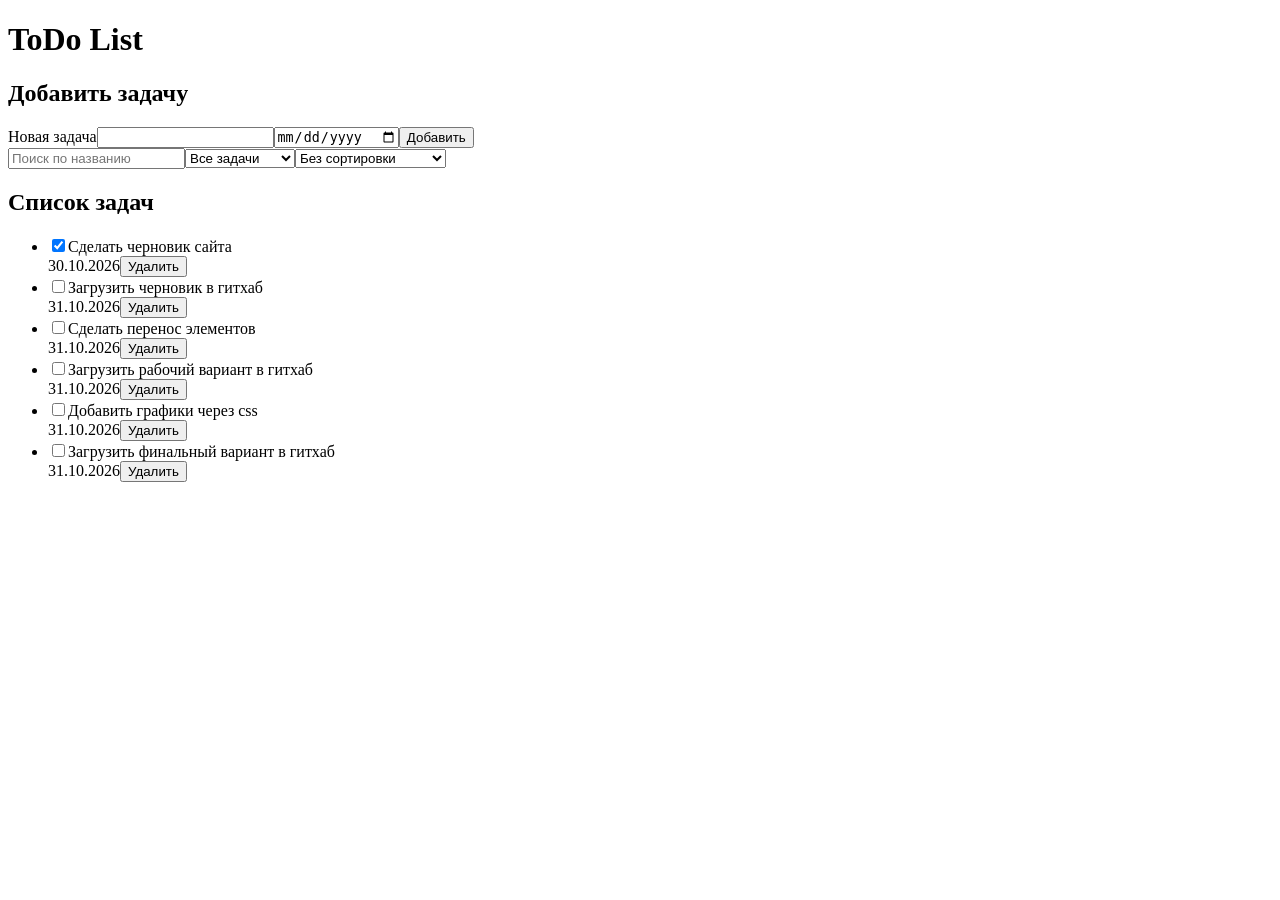
==== Lab2/index.html @ e2cb8457 "Add draft lab2" ====
<!DOCTYPE html>
<html lang="ru">

<head>
    <meta charset="UTF-8">
    <link rel="stylesheet" href="style.css">
    <meta name="viewport" content="width=device-width, initial-scale=1.0">

    <title>ToDo List</title>
</head>
<body>
    <script src="script.js"></script>
</body>
</html>
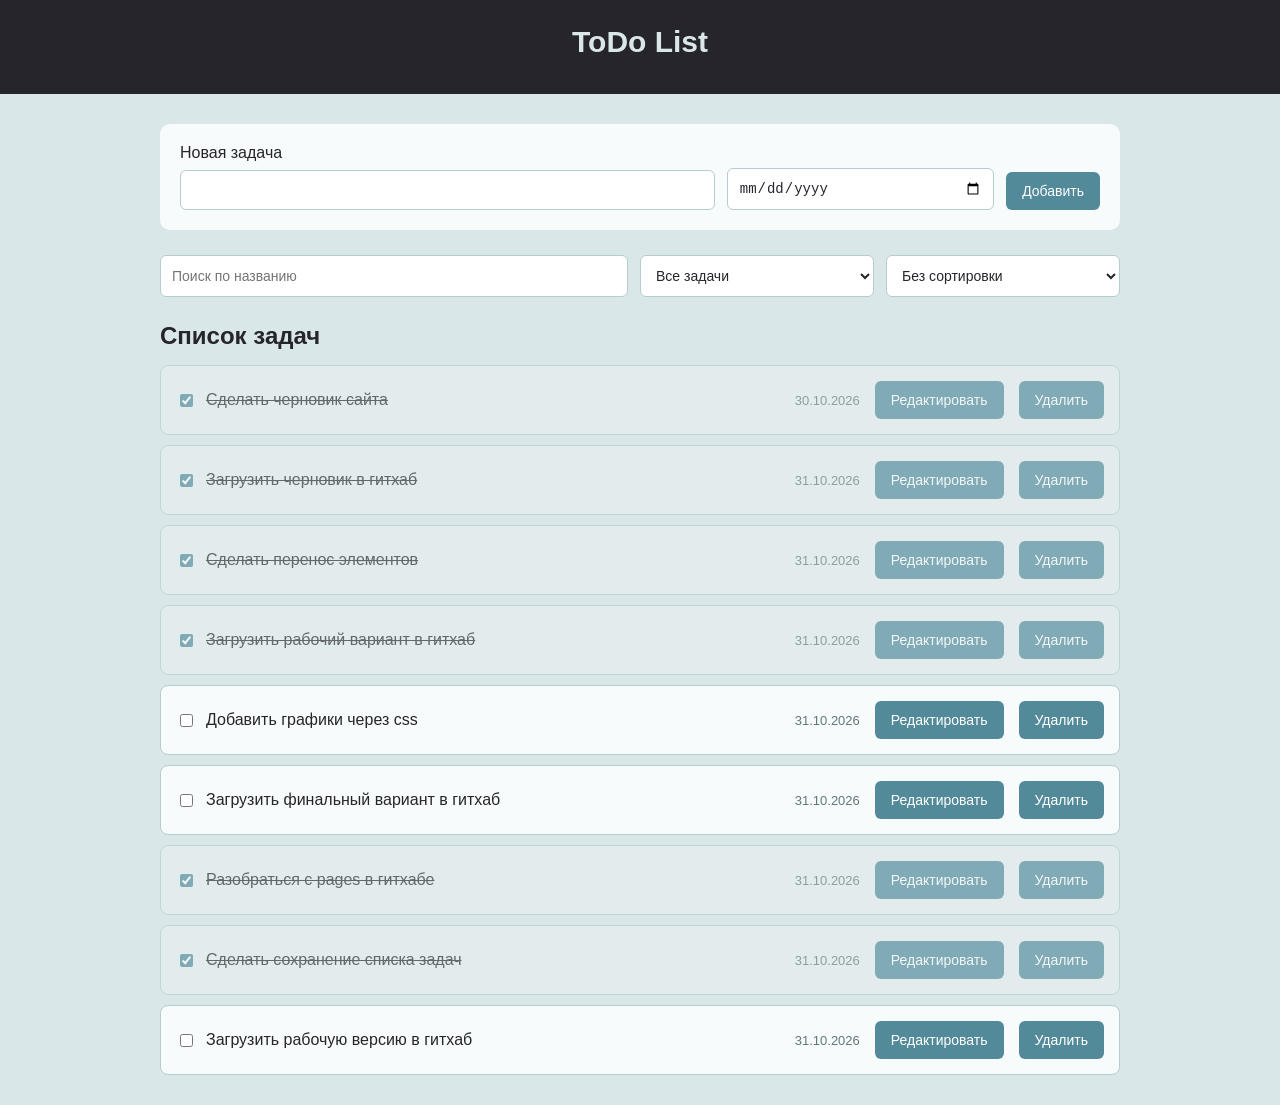
==== commit b486afff: "Make html clear" ====
--- a/Lab2/index.html
+++ b/Lab2/index.html
@@ -3,7 +3,6 @@
 
 <head>
     <meta charset="UTF-8">
-    <link rel="stylesheet" href="style.css">
     <meta name="viewport" content="width=device-width, initial-scale=1.0">
 
     <title>ToDo List</title>
